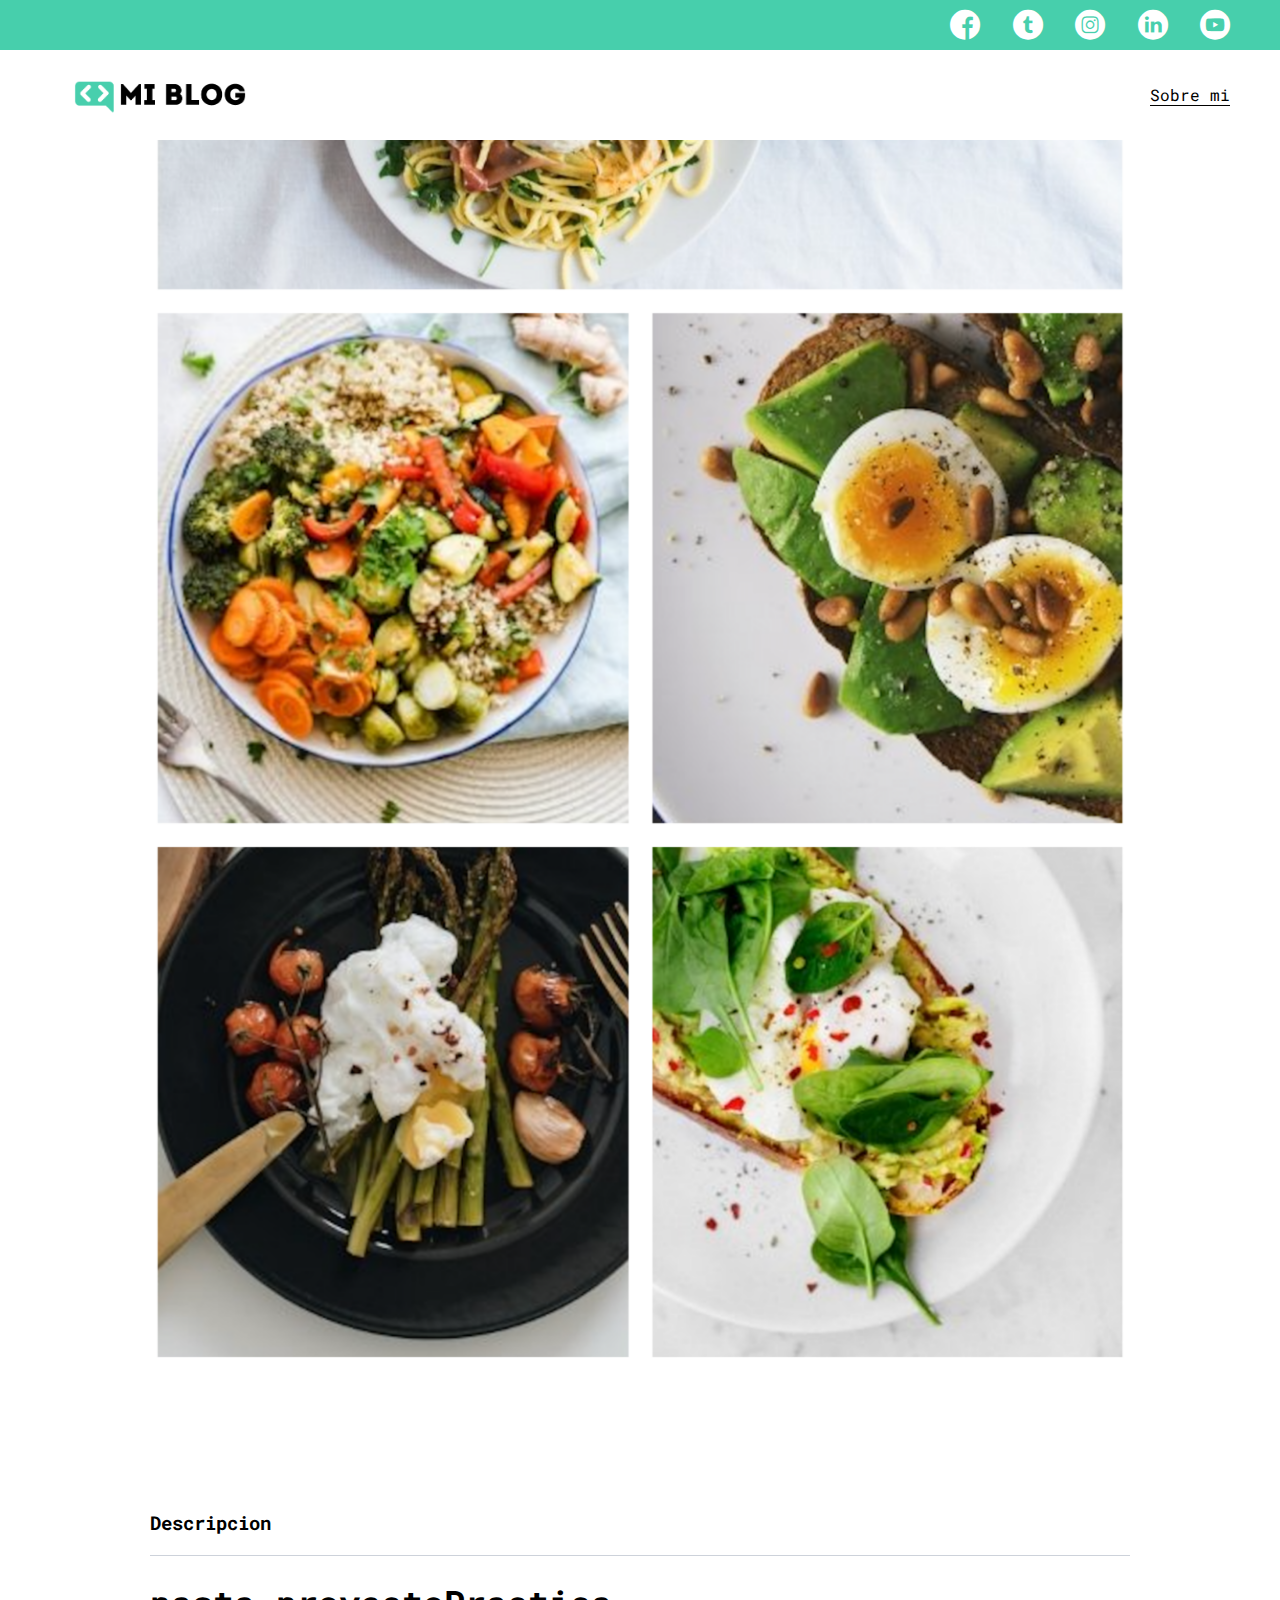
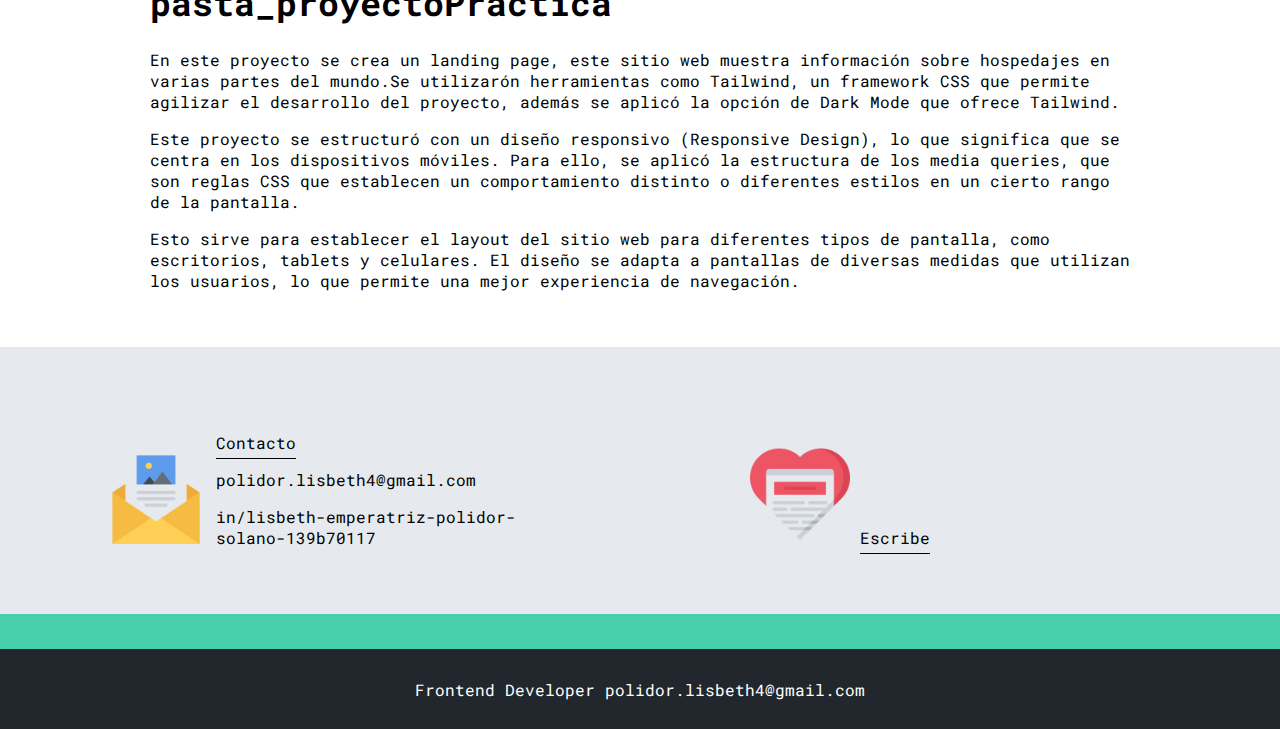
==== blog1.html @ 37a6f4e0 "Creando pagina de Blog, de Perfil y BlogResponsive" ====
<!DOCTYPE html>
<html lang="en">

<head>
    <meta charset="UTF-8">
    <meta name="viewport" content="width=device-width, initial-scale=1.0">
    <title>Mi Blog</title>
    <link rel="stylesheet" href="./css/main.css">
    <link rel="stylesheet" href="./css/font/flaticon.css">
    <link rel="stylesheet" href="./css/media-queries.css">
</head>

<body>
    <header>
        <section class="header-icons-container">
            <div class="icons">
                <a href="/"><span class="flaticon-001-facebook"></span></a>
                <a href="/"><span class="flaticon-002-twitter"></span></a>
                <a href="/"><span class="flaticon-011-instagram"></span></a>
                <a href="/"><span class="flaticon-010-linkedin"></span></a>
                <a href="/"><span class="flaticon-008-youtube"></span></a>
            </div>
        </section>
        <nav>
            <section class="nav-logo-container">
                <a href=""><img src="./assets/img/Logo-negro.png" alt="Logo de mi Blog"></a>
            </section>
            <section class="profile-link">
                <a href="./perfil.html">Sobre mi</a>
            </section>
        </nav>
    </header>
    <main>
        <section class="grid-container blogpost-img-container">
            <img src="./assets/img/pasta_proyectoPractica.html.png" alt="">
        </section>
        <section class="blogpost-main-container">
            <div class="grid-container">
                <h3>Descripcion</h3>
                <article>
                    <h1>pasta_proyectoPractica</h1>
                    <p>
                        En este proyecto se crea un landing page, este sitio web muestra información sobre hospedajes en varias partes del mundo.Se utilizarón herramientas como Tailwind, un framework CSS que permite agilizar el desarrollo del proyecto, además se aplicó la opción de Dark Mode que ofrece Tailwind.
                    </p>
                    <p>
                        Este proyecto se estructuró con un diseño responsivo (Responsive Design), lo que significa que  se centra en los dispositivos móviles. Para ello, se aplicó la estructura de los media queries, que son reglas CSS que establecen un comportamiento distinto o diferentes estilos en un cierto rango de la pantalla. 
                    </p>
                    <p>
                        Esto sirve para establecer el layout del sitio web para diferentes tipos de pantalla, como escritorios, tablets y celulares.
                        El diseño se adapta a pantallas de diversas medidas que utilizan los usuarios, lo que permite una mejor experiencia de navegación.
                    </p>
                </article>
            </div>
        </section>
        <section class="contact-main-container">
            <div>
                <img src="./assets/img/013-newsletter.png" alt="">
                <div class="contact-left">
                    <a href="">Contacto</a>
                    <p>polidor.lisbeth4@gmail.com</p>
                    <p>in/lisbeth-emperatriz-polidor-solano-139b70117</p>
                </div>
            </div>
            <div>
                <img src="./assets/img/006-like.png" alt="">
                <div class="contact-right">
                    <a href="">Escribe</a>
                    <p></p>
                </div>
            </div>
        </section>
    </main>
    <footer>
        <p>Frontend Developer  polidor.lisbeth4@gmail.com </p>
    </footer>

</body>

</html>
---- css/main.css ----
@import url('https://fonts.googleapis.com/css2?family=Roboto+Mono:wght@400;500;700&family=Roboto+Slab:wght@400;700&family=Roboto:wght@400;500;700;900&display=swap');

/*Header*/
body {
    font-family: 'Roboto Mono', monospace;
    margin: 0;
    padding: 0;
}

a {
    text-decoration: none;
    display: inline;
    color: black;
}

.home-body {
    position: fixed;
    top: 0;
    bottom: 0;
    left: 0;
    right: 0;
}

.grid-container {
    max-width: 980px;
    margin: auto;
}

header {
    width: 100%;
    height: 140px;
    display: grid;
    grid-template-rows: 1fr 1fr;
}

header .header-icons-container {
    width: 100%;
    height: 50px;
    display: grid;
    background-color: #47cfac;
}

header .header-icons-container .icons {
    width: 300px;
    height: auto;
    display: flex;
    justify-items: flex-end;
    align-items: center;
    justify-content: space-between;
    justify-self: end;
    margin-right: 50px;
}

header .icons span {
    color: white;
}

nav {
    display: grid;
    grid-template-columns: 1fr 1fr;
    height: 90px;
}

nav .nav-logo-container {
    margin-left: 50px;
}

nav .nav-logo-container img {
    width: 220px;
    margin-top: 10px;
}

nav .profile-link {
    display: flex;
    align-items: center;
    justify-content: flex-end;
    margin-right: 50px;
}

nav .profile-link a {
    color: black;
    border-bottom: 1px solid black;
}

/*main*/
.home-main {
    display: grid;
    grid-template-columns: 1fr 4fr 1fr;
    height: 100%;
    /*si tenemos una imagen de fondo se ejecuta el sig codigo*/
    /* background-image: url('../assets/img/Cover.png');*/
    /*background-position: center;
   background-repeat: no-repeat;
   background-size: cover;*/
}

.home-main section {
    display: grid;
    grid-column: 2;
    justify-items: center;
    height: 350px;
    margin-top: 80px;
}

.home-main-button {
    width: 110px;
    height: 50px;
    background: #47cfac;
    display: grid;
    align-items: center;
}

.home-main-button a {
    font-weight: 700;
    font-size: 18px;
}

/*Pagina blogs*/
.blogs-main {
    display: grid;
}

.blogs-news-container {
    background-color: #e6e9ed;
    padding: 0 50px 40px;
}

.blogs-main-new {
    display: grid;
    grid-template-columns: 2fr 1fr;
    grid-template-rows: 2fr;
}

.blogs-news-img-container {
    grid-column: 1;
}

.blogs-news-img-container img {
    width: 85%
}

.blogs-news-info-container {
    grid-column: 2;
}

.blogs-news-info-container p {
    margin-bottom: 35px;
}

.blogs-posts-container {
    padding: 0 50px 40px;
}

.blogs-posts-container h3 {
    border-bottom: 1px solid #cdd2da;
    padding-bottom: 20px;
    text-align: center;
}

.blogs-button {
    border: 1px solid #47cfac;
    padding: 10px 15px;
    font-size: 12px;
}

.blogs-posts-container .post-container {
    display: inline-block;
    padding-left: 25px;
    max-width: 45%;
    margin-bottom: 50px;
}

.blogs-posts-container .post-container p {
    margin-bottom: 35px;
}

.blogs-posts-container .post-container img {
    width: 100%;
}

footer {
    width: 100%;
    height: 80px;
    background-color: #22272d;
    border-top: 35px solid #47cfac;

}

footer p {
    color: white;
    margin-top: 30px;
    text-align: center;
}

/*Pagina de blog*/
.blogpost-img-container {
    padding: 0 50px 40px;
}

.blogpost-img-container img {
    width: 100%;
}

.blogpost-main-container {
    padding: 0 50px 40px;
}

.blogpost-main-container h3 {
    border-bottom: 1px solid #cdd2da;
    padding-bottom: 20px;
}

.blogpost-main-container article h1 {
    font-size: 35px;
}

.contact-main-container {
    width: 100%;
    min-height: 25px;
    background-color: #e6e9ed;
    text-align: center;
    padding-bottom: 50px;
}

.contact-main-container div {
    display: inline-block;
    width: 49.5%;
    height: 100%;
}

.contact-main-container div a {
    border-bottom: 1px solid black;
    padding-bottom: 5px;
}

.contact-main-container .contact-left,
.contact-right {
    text-align: initial;
    margin-top: 85px;
}

.contact-main-container img {
    width: 100px;
}

.profile-main-container {
    background-color: #e6e9ed;
    padding: 70px 40px;
    margin-bottom: 50px;
}

.profile-main-container img {
    width: 300px;
    margin-right: 30px;
}

.profile-main-container .profile-container {
    display: flex;
}

.profile-main-projects {
    padding: 0 50px 40px;
}

.profile-main-projects h3 {
    border-bottom: 1px solid #cdd2da;
    padding-bottom: 35px;
    text-align: center;
}
.projects-main-container {
    display: grid;
    grid-template-columns: 1fr 1fr 1fr;
}
.project-container {
    padding: 0 6px;
}
---- css/font/flaticon.css ----
/*
  	Flaticon icon font: Flaticon
  	Creation date: 20/12/2018 09:27
  	*/

@font-face {
  font-family: "Flaticon";
  src: url("./Flaticon.eot");
  src: url("./Flaticon.eot?#iefix") format("embedded-opentype"),
       url("./Flaticon.woff") format("woff"),
       url("./Flaticon.ttf") format("truetype"),
       url("./Flaticon.svg#Flaticon") format("svg");
  font-weight: normal;
  font-style: normal;
}

@media screen and (-webkit-min-device-pixel-ratio:0) {
  @font-face {
    font-family: "Flaticon";
    src: url("./Flaticon.svg#Flaticon") format("svg");
  }
}

[class^="flaticon-"]:before, [class*=" flaticon-"]:before,
[class^="flaticon-"]:after, [class*=" flaticon-"]:after {   
  font-family: Flaticon;
        font-size: 30px;
font-style: normal;
margin-left: 20px;
}

.flaticon-001-facebook:before { content: "\f100"; }
.flaticon-002-twitter:before { content: "\f101"; }
.flaticon-003-whatsapp:before { content: "\f102"; }
.flaticon-004-groupme:before { content: "\f103"; }
.flaticon-005-kik:before { content: "\f104"; }
.flaticon-006-skype:before { content: "\f105"; }
.flaticon-007-periscope:before { content: "\f106"; }
.flaticon-008-youtube:before { content: "\f107"; }
.flaticon-009-itunes:before { content: "\f108"; }
.flaticon-010-linkedin:before { content: "\f109"; }
.flaticon-011-instagram:before { content: "\f10a"; }
.flaticon-012-messenger:before { content: "\f10b"; }
.flaticon-013-twitter-1:before { content: "\f10c"; }
.flaticon-014-snapchat:before { content: "\f10d"; }
.flaticon-015-reddit:before { content: "\f10e"; }
---- css/media-queries.css ----
@media (max-width: 900px){
    .blogs-main-new {
        grid-template-columns: 1fr;
        grid-template-rows: 3fr;
    }
    .blogs-news-img-container {
        grid-row: 2;
    }
    .blogs-news-info-container {
        grid-column: 1;
        grid-row:3;
    }
    .blogs-posts-container .post-container {
        max-width: 45%;
    }
    .projects-main-container {
        grid-template-columns: 1fr 1fr;
        grid-template-rows: 2fr;
    }
    .profile-main-container .profile-container {
        display: block;
    }
}
@media (max-width: 600px) {
    .blogs-posts-container .post-container{
        max-width:95%;
    }
}
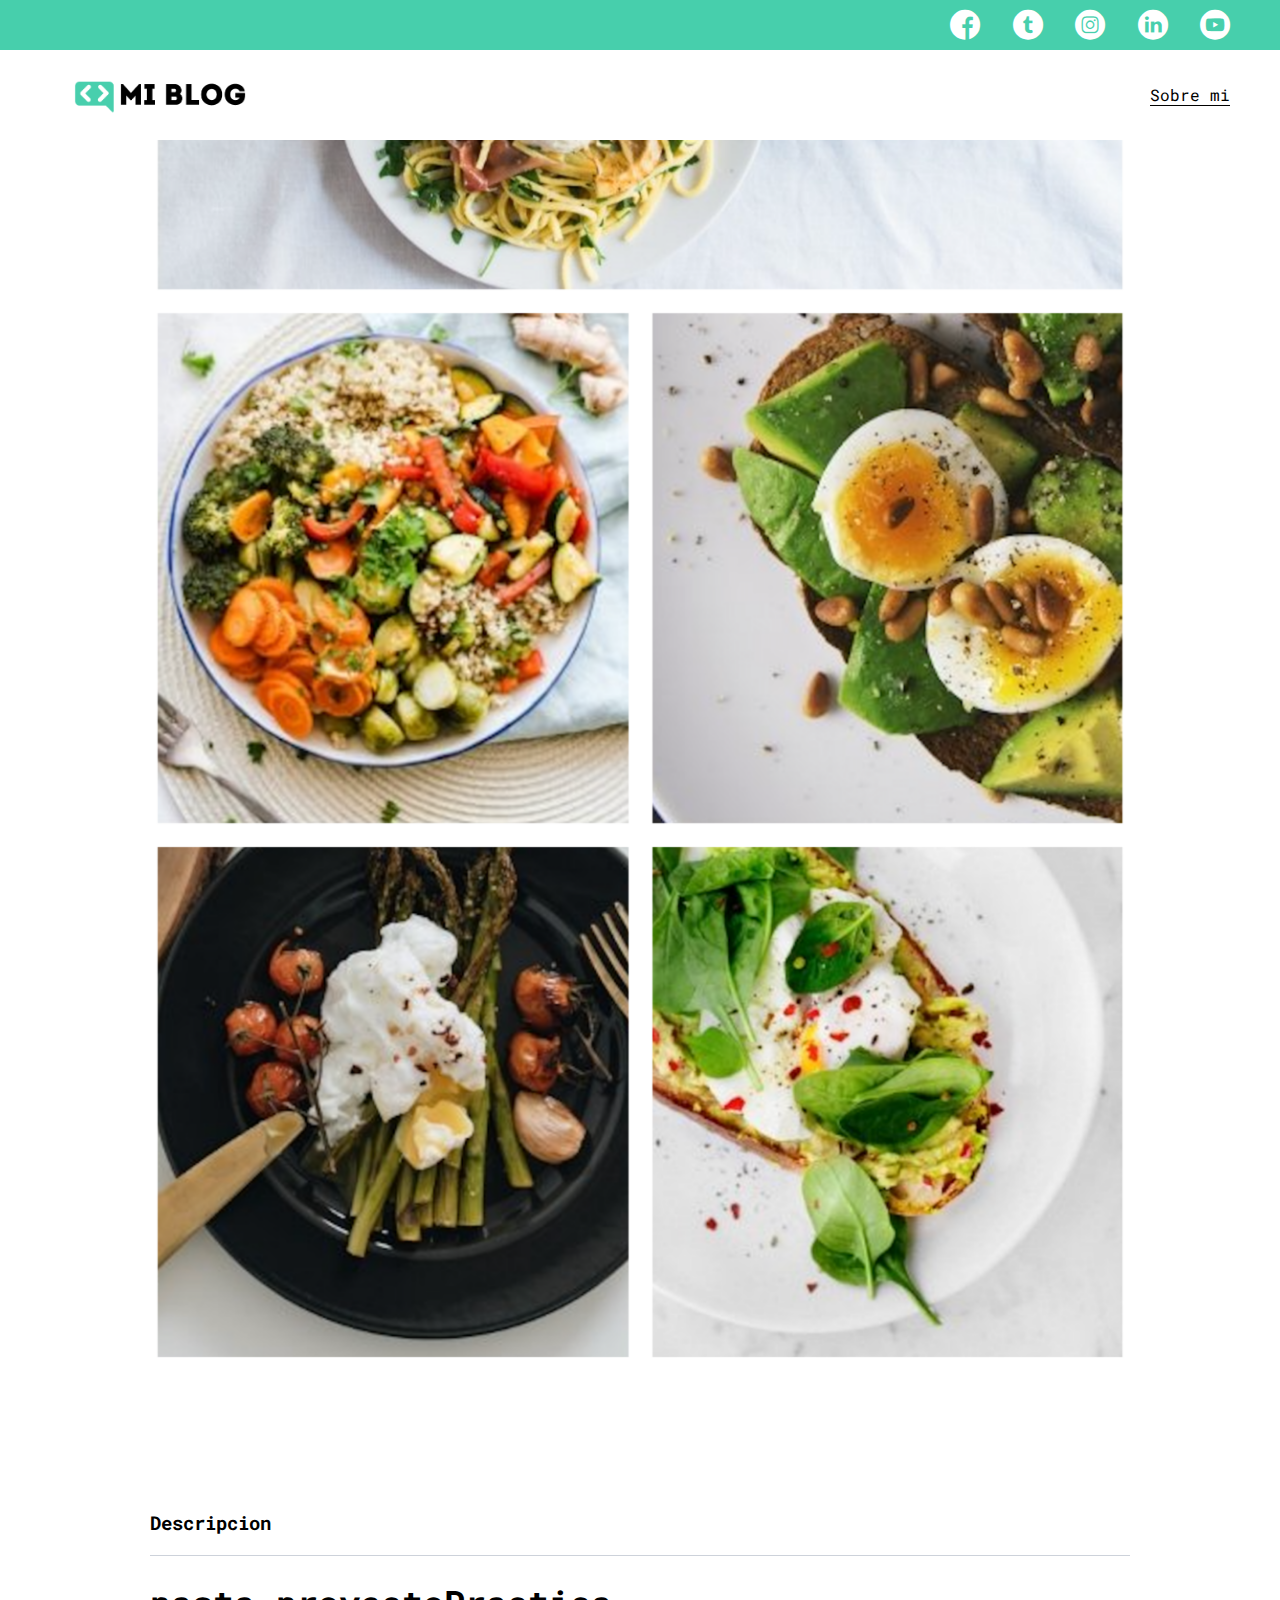
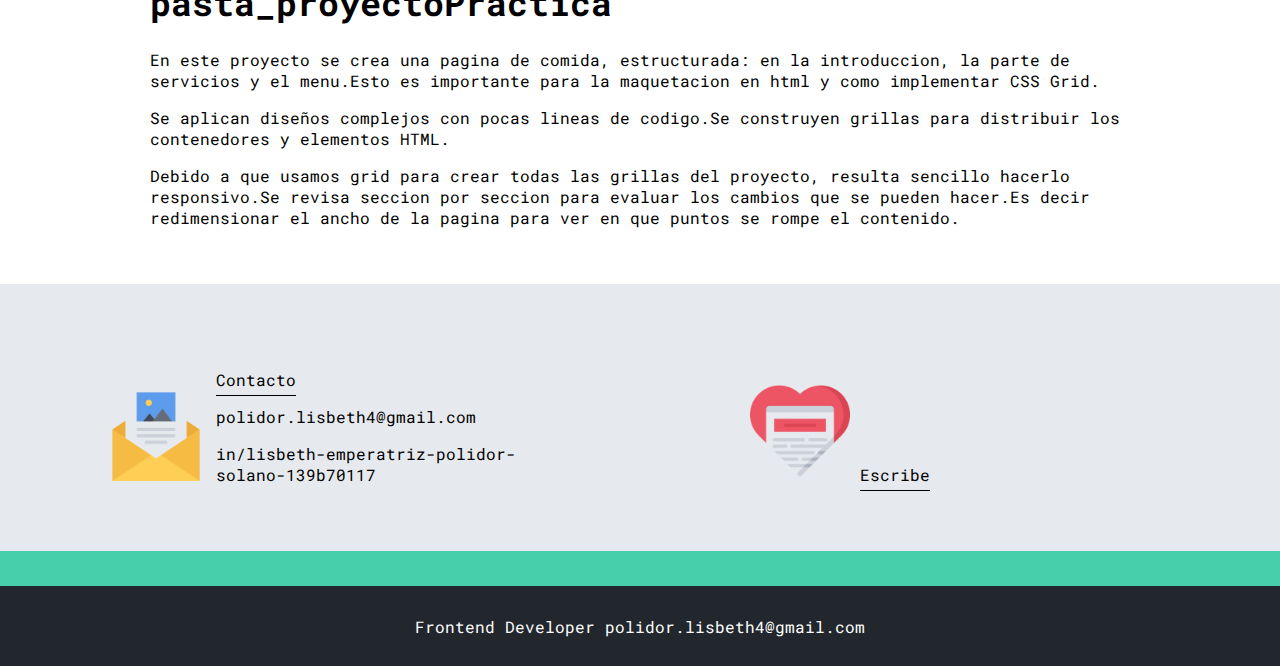
==== commit 560b49ec: "descripcion pagina wiki" ====
--- a/blog1.html
+++ b/blog1.html
@@ -40,14 +40,13 @@
                 <article>
                     <h1>pasta_proyectoPractica</h1>
                     <p>
-                        En este proyecto se crea un landing page, este sitio web muestra información sobre hospedajes en varias partes del mundo.Se utilizarón herramientas como Tailwind, un framework CSS que permite agilizar el desarrollo del proyecto, además se aplicó la opción de Dark Mode que ofrece Tailwind.
+                        En este proyecto se crea una pagina de comida, estructurada: en la introduccion, la parte de servicios y el menu.Esto es importante para la maquetacion en html y como implementar CSS Grid.
                     </p>
                     <p>
-                        Este proyecto se estructuró con un diseño responsivo (Responsive Design), lo que significa que  se centra en los dispositivos móviles. Para ello, se aplicó la estructura de los media queries, que son reglas CSS que establecen un comportamiento distinto o diferentes estilos en un cierto rango de la pantalla. 
+                        Se aplican diseños complejos con pocas lineas de codigo.Se construyen grillas para distribuir los contenedores y elementos HTML.
                     </p>
                     <p>
-                        Esto sirve para establecer el layout del sitio web para diferentes tipos de pantalla, como escritorios, tablets y celulares.
-                        El diseño se adapta a pantallas de diversas medidas que utilizan los usuarios, lo que permite una mejor experiencia de navegación.
+                        Debido a que usamos grid para crear todas las grillas del proyecto, resulta sencillo hacerlo responsivo.Se revisa seccion por seccion para evaluar los cambios que se pueden hacer.Es decir redimensionar el ancho de la pagina para ver en que puntos se rompe el contenido.
                     </p>
                 </article>
             </div>
